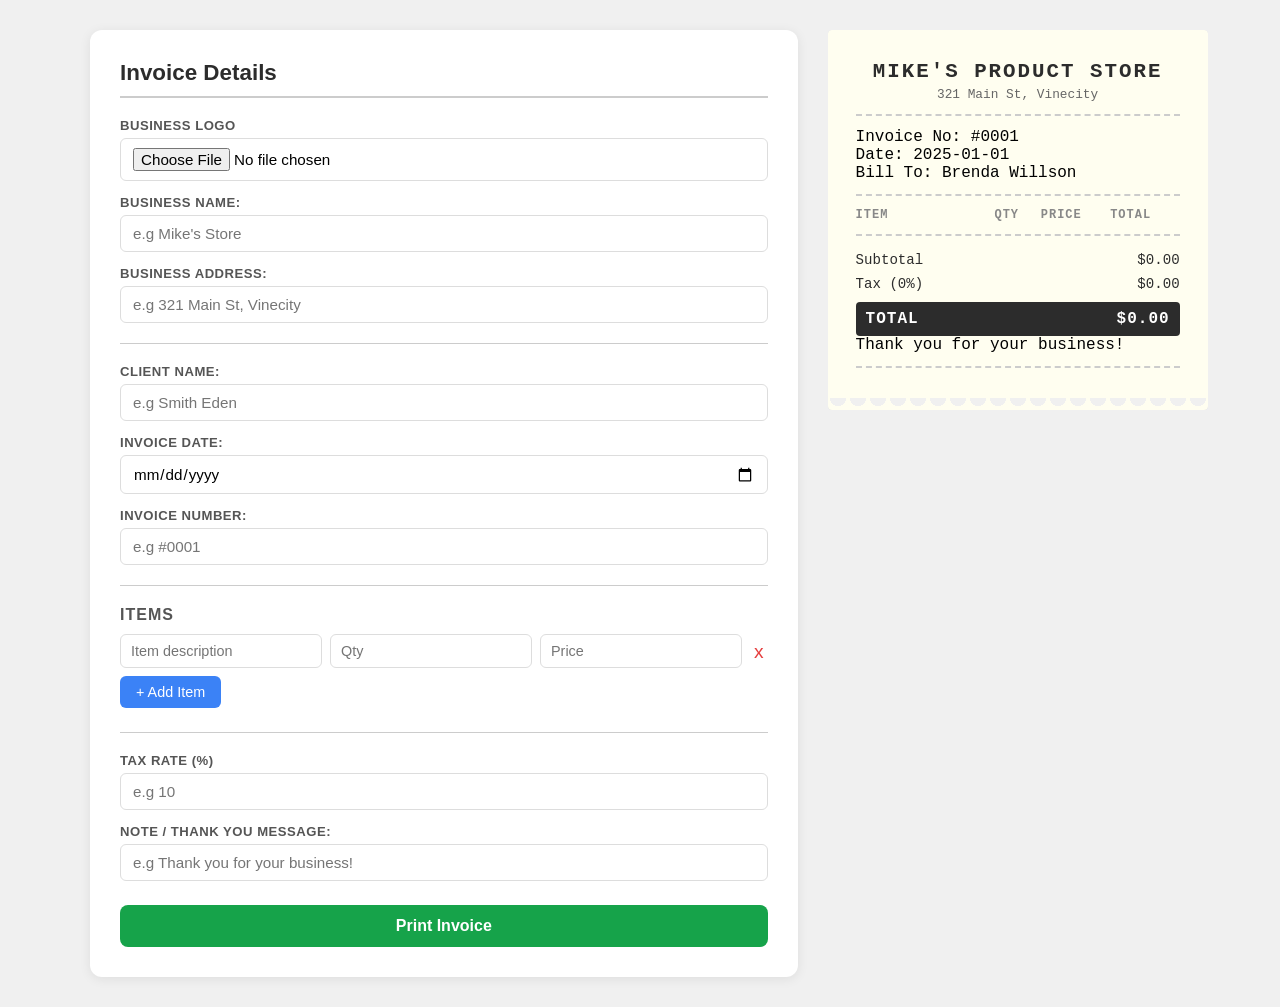
==== index.html @ 4361265c "Add files via upload" ====
<!DOCTYPE html>
<html lang="en">
<head>
    <meta charset="UTF-8">
    <meta name="viewport" content="width=device-width, initial-scale=1.0">
    <title>receipt invoice generator</title>
    <link rel="stylesheet" href="styles.css" />
</head>
<body>
    <div class="app">
        <!--LEFT SIDE: THE FORM (user fills this in)-->
        <div class="form-panel">
            <h2>Invoice Details</h2>

            <!-- Logo Upload -->
            <div class="form-group">
                <label for="logo-upload">Business Logo</label>
                <input type="file" id="logo-upload" accept="image/*" />
            </div>

            <!--- Business info-->
            <div class="form-group">
                <label for="business-name">Business Name:</label>
                <input type="text" id="business-name" placeholder="e.g Mike's Store" />
            </div>

            <div class="form-group">
                <label for="business-address">Business Address:</label>
                <input type="text" id="business-address" placeholder="e.g 321 Main St, Vinecity" />
            </div>

            <!--DIVIDER-->
            <hr/>
            <!--CLIENT INFO-->
            <div class="form-group">
                <label for="client-name">Client Name:</label>
                <input type="text" id="client-name" placeholder="e.g Smith Eden" />
            </div>

            <div class="form-group">
                <label for="invoice-date">Invoice Date:</label>
                <input type="date" id="invoice-date" />
            </div>

            <div class="form-group">
                <label for="invoice-number">Invoice Number:</label>
                <input type="text" id="invoice-number" placeholder="e.g #0001" />
            </div>

            <!--DIVIDER-->
            <hr/>
            <!--ITEMS-->
            <h3>Items</h3>
            <!--EACH ITEM ROW DESCRIPTION + QTY + PRICE-->
            <div id="items-container">
                <!--ITEM ROWS WILL BE ADDED HERE BY JS-->
            </div>

            <button id="add-item-btn">+ Add Item</button>

            <!--DIVIDER-->
            <hr/>

            <!--TAX-->
            <div class="form-group">
                <label for="tax-rate">Tax Rate (%)</label>
                <input type="number" id="tax-rate" placeholder="e.g 10" min="0" max="100" />
            </div>

            <!--NOTE-->
            <div class="form-group">
                <label for="note">Note / Thank You Message:</label>
                <input type="text" id="note" placeholder="e.g Thank you for your business!" />
            </div>

            <!--PRINT BUTTON-->
            <button id="print-btn">Print Invoice</button>
        </div>

        <!--RIGHT SIDE: THE RECIEPT PREVIEW-->

        <div class="receipt-panel">
            <div class="receipt">
                <!--RECEIPT HEADER-->
                <div class="receipt-header">
                    <img id="r-logo" src="" alt="logo" />
                    <h1 id="r-business-name">Mike's Product Store</h1>
                    <p id="r-business-address">321 Main St, Vinecity</p>
                </div>

                <div class="divider">

                </div>

                <!--INVOICE META INFO-->
                <div class="reciept-meta">
                    <div class="meta-row">
                        
                        <span>Invoice No:</span>
                        <span id="r-invoice-number">#0001</span>

                    </div>
                    <div class="meta-row">
                        <span>Date:</span>
                        <span id="r-invoice-date">2025-01-01</span>
                    </div>
                    <div class="meta-row">
                        <span>Bill To:</span>
                        <span id="r-client-name">Brenda Willson</span>
                    </div>
                </div>

                <div class="divider"></div>

                <!--ITEMS HEADER ROW-->
                <div class="items-header">
                    <span>Item</span>
                    <span>Qty</span>
                    <span>Price</span>
                    <span>Total</span>
                </div>

                <!--ITEMS WILL APPEAR HERE-->
                <div id="r-items-list"></div>

                <div class="divider"></div>

                <!--TOTALS-->
                <div class="totals">
                    <div class="total-row">
                        <span>Subtotal</span>
                        <span id="r-subtotal">$0.00</span>
                    </div>
                    <div class="total-row">
                        <span>Tax (<span id="r-tax-rate-label">0</span>%)</span>
                        <span id="r-tax-amount">$0.00</span>
                    </div>
                    <div class="total-row grand-total">
                        <span>TOTAL</span>
                        <span id="r-total">$0.00</span>
                    </div>
                </div>

                <!--FOOTER NOTE-->
                <div class="reciept-footer">
                    <p id="r-note">Thank you for your business!</p>

                    <div class="divider"></div>
                </div>

            </div><!--END .RECIEPT-->
        
        </div><!--END .RECIEPT-PANEL-->
    
    </div><!--END .APP-->

    <script src="script.js"></script>
</body>
</html>
---- styles.css ----
:root {
    --bg: #f0f0f0;
    --form-bg: #ffffff;
    --receipt-bg: #fffef0;
    --accent: #2c2c2c;
    --border: #cccccc;
    --label-color: #555555;
    --input-border: #dddddd;
    --btn-add: #3b82f6;
    --btn-print: #16a34a;
    --grand-total-bg: #2c2c2c;
    --grand-total-text: #ffffff;
    --font-reciept: 'Courier New', Courier, monospace;
    --font-form: 'Segoe UI', sans-serif;
}

/*BASE & RESET*/

* {
    margin: 0;
    padding: 0;
    box-sizing: border-box;
}

body {
    background-color: var(--bg);
    font-family: var(--font-form);
    min-height: 100vh;
    padding: 30px 20px;
}

/*APP LAYOUT - side by side*/

.app {
    display: flex;
    gap: 30px;
    max-width: 1100px;
    margin: 0 auto;
    align-items: flex-start;
}

/*FORM PANEL - left side*/

.form-panel {
    flex: 1;
    background: var(--form-bg);
    border-radius: 12px;
    padding: 30px;
    box-shadow: 0 2px 12px rgba(0,0,0,0.08);
}

.form-panel h2 {
    font-size: 1.4rem;
    margin-bottom: 20px;
    color: var(--accent);
    border-bottom: 2px solid var(--border);
    padding-bottom: 10px;
}

.form-panel h3 {
    font-size: 1rem;
    color: var(--label-color);
    margin-bottom: 10px;
    text-transform: uppercase;
    letter-spacing: 1px;
}

.form-panel hr {
    border: none;
    border-top: 1px solid var(--border);
    margin: 20px 0;
}

/*FORM GROUPS - label + input*/

.form-group {
    display: flex;
    flex-direction: column;
    gap: 5px;
    margin-bottom: 14px;
}

.form-group label {
    font-size: 0.82rem;
    color: var(--label-color);
    font-weight: 600;
    text-transform: uppercase;
    letter-spacing: 0.5px;
}

.form-group input {
    padding: 9px 12px;
    border: 1px solid var(--input-border);
    border-radius: 6px;
    font-size: 0.95rem;
    font-family: var(--font-form);
    transition: border-color 0.2s;
    outline: none;
}

.form-group input:focus {
    border-color: var(--btn-add);
}

/*ITEM ROW -inside items container*/

.item-row {
    display: flex;
    gap: 8px;
    margin-bottom: 8px;
    align-items: center;
}

.item-row input {
    padding: 8px 10px;
    border: 1px solid var(--input-border);
    border-radius: 6px;
    font-size: 0.9rem;
    outline: none;
}

/* N EACH INPUT GETS A DIFFERENT WIDTH */

.item-row .item-desc { flex: 3; }
.item-row .item-qty { flex: 1; }
.item-row .item-price { flex: 1.5; }

.item-row input:focus {
    border-color: var(--btn-add);
}

/*REMOVE ITEM BUTTON*/

.remove-item-btn {
    background: none;
    border: none;
    color: #e53e3e;
    font-size: 1.2rem;
    cursor: pointer;
    padding: 0 4px;
    line-height: 1;
}

.remove-item-btn:hover {
    color: #c53030;
}

/*BUTTONS*/

#add-item-btn {
    background: var(--btn-add);
    color: white;
    border: none;
    padding: 8px 16px;
    border-radius: 6px;
    font-size: 0.9rem;
    cursor: pointer;
    margin-bottom: 4px;
    transition: background 0.2s;
}

#add-item-btn:hover {
    background: #2563eb;
}

#print-btn {
    width: 100%;
    background: var(--btn-print);
    color: white;
    border: none;
    padding: 12px;
    border-radius: 8px;
    font-size: 1rem;
    font-weight: 600;
    cursor: pointer;
    margin-top: 10px;
    transition: background 0.2s;
}

#print-btn:hover {
    background: #15803d;
}

/*RECIEPT PANEL -right side */

.receipt-panel {
    flex: 0 0 380px;
    position: sticky;
    top: 30px;
}
/*THIS IS THE RECIEPT ITSELF*/

.receipt {
    background: var(--receipt-bg);
    font-family: var(--font-reciept);
    padding: 30px 28px;
    border-radius: 4px;
    box-shadow: 0 4px 20px rgba(0,0,0,0.12),
    0 1px 4px rgba(0,0,0,0.08);

    /*JAGGED BOTTOM EDGE -torn reciept effect*/

    -webkit-mask-image:
    linear-gradient(white, white),
    radial-gradient(circle at 50% 0, transparent 8px, white 8px);
    -webkit-mask-size: 100% calc(100% - 12px), 20px 12px;
    -webkit-mask-position: top, bottom;
    -webkit-mask-repeat: no-repeat, repeat-x;
}

/*RECIEPT HEADER*/

.receipt-header  {
    text-align: center;
    margin-bottom: 6px;
}

 /*LOGO*/
 
#r-logo {
    width: 80px;
    height: 80px;
    object-fit: contain;  /*KEEPS PROPORTIONS, NO STRETCHING*/
    margin-bottom: 8px;
    display: none; 
}

.receipt-header h1 {
    font-size: 1.3rem;
    letter-spacing: 2px;
    text-transform: uppercase;
    color: var(--accent);
}

.receipt-header p {
    font-size: 0.8rem;
    color: #666;
    margin-top: 4px;
}

/*DASHED DIVIDER -the reciept look*/

.divider {
    border: none;
    border-top: 2px dashed var(--border);
    margin: 12px 0;
}

/*META INFO (invoice number, date, client*/

.receipt-meta .meta-row {
    display: flex;
    justify-content: space-between;
    font-size: 0.82rem;
    margin-bottom: 5px;
    color: var(--accent);
}

/*ITEMS HEADER (item | qty | price | total)*/

.items-header {
    display: grid;
    grid-template-columns: 3fr 1fr 1.5fr 1.5fr;
    font-size: 0.75rem;
    font-weight: bold;
    text-transform: uppercase;
    letter-spacing: 1px;
    color: #888;
    margin-bottom: 6px;
}

/*EACH ITEM ROW ON RECIEPT*/

.r-item-row {
    display: grid;
    grid-template-columns: 3fr 1fr 1.5fr 1.5fr;
    font-size: 0.85rem;
    padding: 4px 0;
    color: var(--accent);
    border-bottom: 1px dotted var(--border);
}

/*TOTALS SECTION*/
.totals .total-row {
    display: flex;
    justify-content: space-between;
    font-size: 0.88rem;
    padding: 4px 0;
    color: var(--accent);
}

/*GRAND TOTAL ROW -bold and higlighted*/

.totals .grand-total {
    background: var(--grand-total-bg);
    color: var(--grand-total-text);
    padding: 8px 10px;
    border-radius: 4px;
    font-size: 1rem;
    font-weight: bold;
    letter-spacing: 1px;
    margin-top: 6px;
}

/*RECIEPT FOOTER*/

.receipt-footer {
    text-align: center;
    font-size: 0.82rem;
    color: #777;
    padding-top: 4px;
}

/*PRINT STYLES -hides the form*/

@media print {
    body {
        background: white;
        padding: 0;
    }

    .form-panel {
        display: none;
    }

    .receipt-panel {
        position: static;
        width: 100%;
    }

    .receipt {
        box-shadow: none;
        width: 100%;
        max-width: 400px;
        margin: 0 auto;
    }

}

/*RESPONSIVE -stack on small screens*/

@media (max-width: 750px) {
    .app {
        flex-direction: column;
    }

    .receipt-panel {
        flex: 1;
        width: 100%;
        position: static;
    }
}
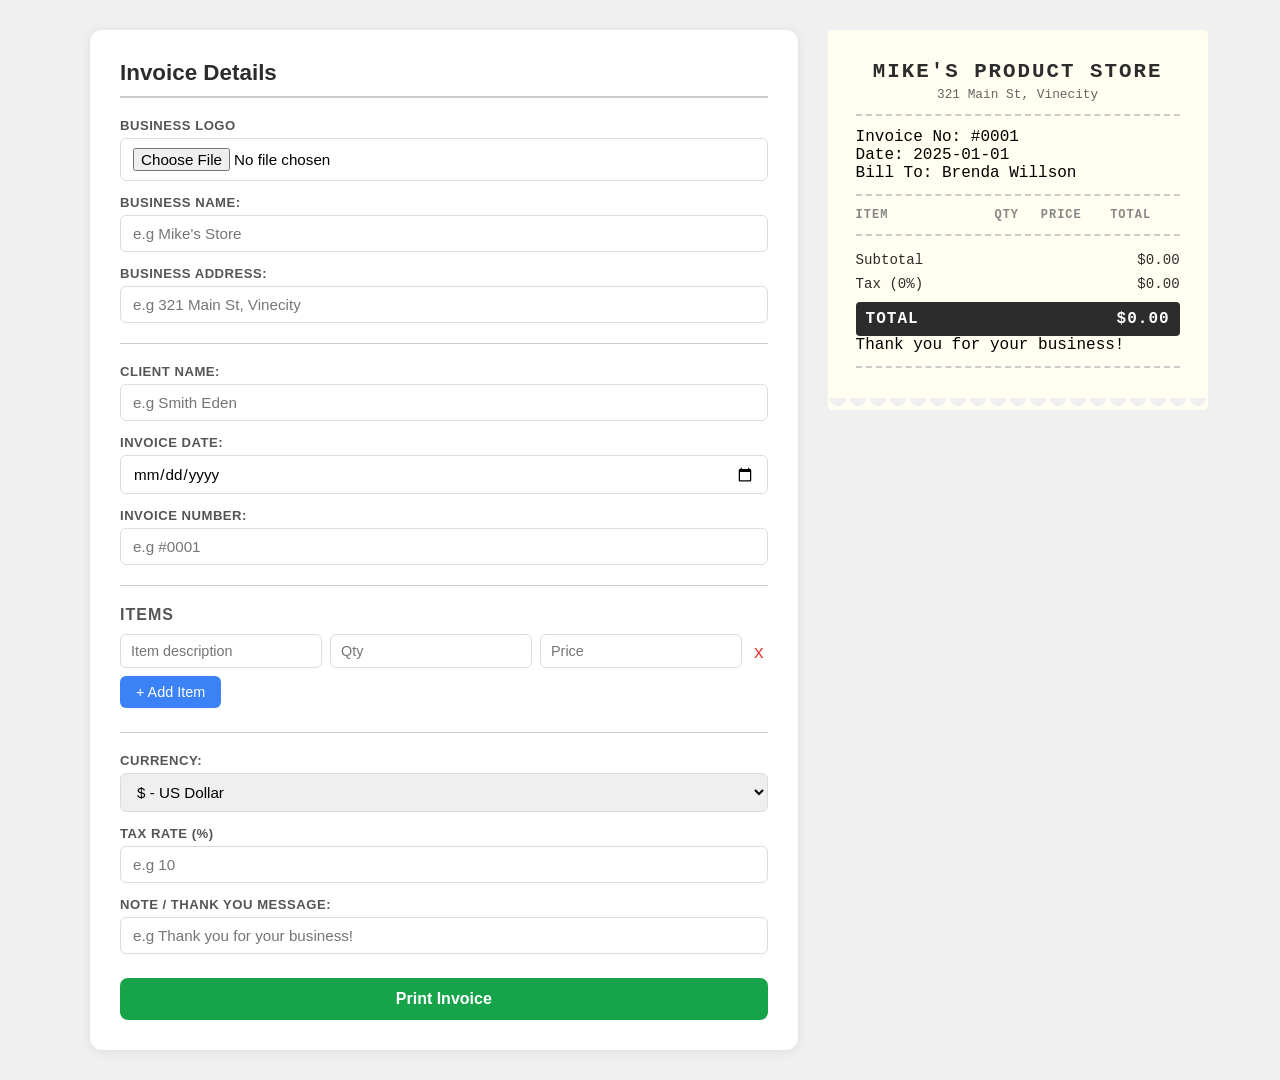
==== commit 371ab0b1: "New feature have been Updated" ====
--- a/index.html
+++ b/index.html
@@ -60,6 +60,19 @@
 
             <!--DIVIDER-->
             <hr/>
+
+            <!--CURRENCY SELECTOR-->
+            <div class="form-group">
+                <label for="currency">Currency:</label>
+                <select id="currency">
+
+                    <option value="$">$ - US Dollar</option>
+                    <option value="R">R - South Africa</option>
+                    <option value="€">€ - Euro</option>
+                    <option value="£">£ - British Pound</option>
+                    <option value="¥">¥ - Japanese Yen</option>
+                </select>
+            </div>
 
             <!--TAX-->
             <div class="form-group">
--- a/styles.css
+++ b/styles.css
@@ -90,13 +90,19 @@
     letter-spacing: 0.5px;
 }
 
-.form-group input {
+.form-group input, 
+.form-group select {
     padding: 9px 12px;
     border: 1px solid var(--input-border);
     border-radius: 6px;
     font-size: 0.95rem;
     font-family: var(--font-form);
     transition: border-color 0.2s;
+    outline: none;
+}
+
+.form-group select:focus {
+    border-color: var(--btn-add);
     outline: none;
 }
 
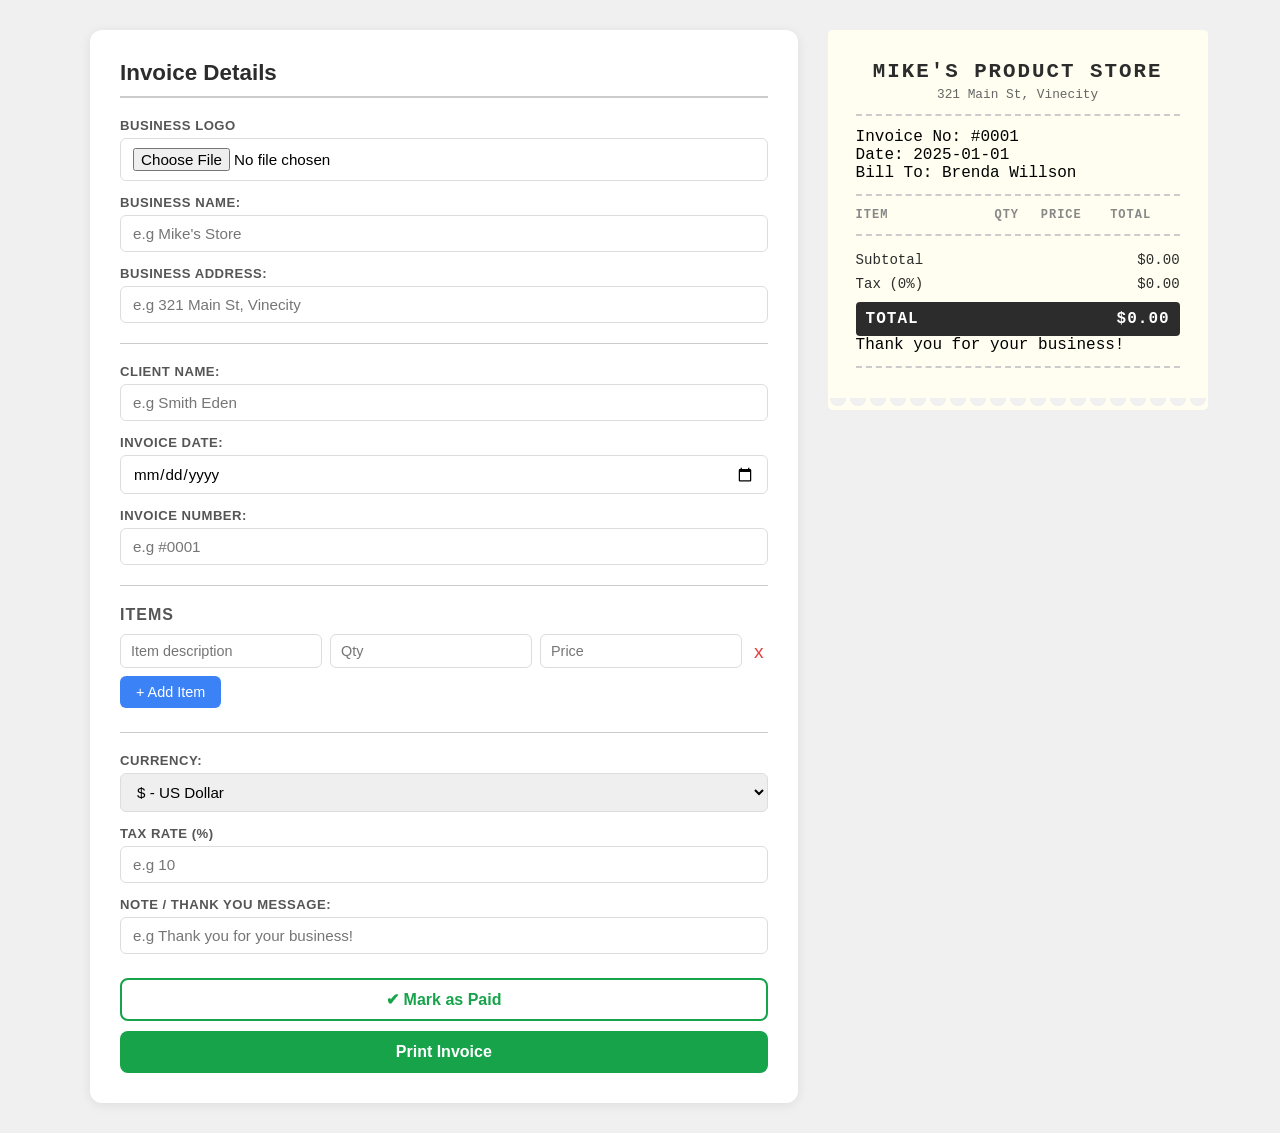
==== commit ec8aeb05: "New Feature Updated" ====
--- a/index.html
+++ b/index.html
@@ -86,6 +86,9 @@
                 <input type="text" id="note" placeholder="e.g Thank you for your business!" />
             </div>
 
+            <!--PAID STAMP BUTTON-->
+            <button id="paid-btn">✔ Mark as Paid</button>
+
             <!--PRINT BUTTON-->
             <button id="print-btn">Print Invoice</button>
         </div>
@@ -94,6 +97,8 @@
 
         <div class="receipt-panel">
             <div class="receipt">
+                <!--PAID STAMP OVERLAY-->
+                <div class="paid-stamp">PAID</div>
                 <!--RECEIPT HEADER-->
                 <div class="receipt-header">
                     <img id="r-logo" src="" alt="logo" />
--- a/styles.css
+++ b/styles.css
@@ -12,7 +12,7 @@
     --btn-print: #16a34a;
     --grand-total-bg: #2c2c2c;
     --grand-total-text: #ffffff;
-    --font-reciept: 'Courier New', Courier, monospace;
+    --font-receipt: 'Courier New', Courier, monospace;
     --font-form: 'Segoe UI', sans-serif;
 }
 
@@ -29,6 +29,7 @@
     font-family: var(--font-form);
     min-height: 100vh;
     padding: 30px 20px;
+    scroll-behavior: smooth;
 }
 
 /*APP LAYOUT - side by side*/
@@ -200,11 +201,12 @@
 
 .receipt {
     background: var(--receipt-bg);
-    font-family: var(--font-reciept);
+    font-family: var(--font-receipt);
     padding: 30px 28px;
     border-radius: 4px;
     box-shadow: 0 4px 20px rgba(0,0,0,0.12),
     0 1px 4px rgba(0,0,0,0.08);
+    position: relative; /*PAID STAMP*/
 
     /*JAGGED BOTTOM EDGE -torn reciept effect*/
 
@@ -221,6 +223,64 @@
 .receipt-header  {
     text-align: center;
     margin-bottom: 6px;
+}
+
+.paid-stamp {
+    display: none; /*HIDDEN BY DEFAULT*/
+    position: absolute; /*FLOATS OVER THE RECEIPT*/
+    top: 50%;
+    left: 50%;
+    transform: translate(-50%, -50%) rotate(-30deg);
+    font-size: 3.5rem;
+    font-weight: 900;
+    color: rgba(22, 163, 74, 0.85);
+    border: 6px solid rgba(22, 163, 74, 0.85);
+    border-radius: 8px;
+    padding: 6px 18px;
+    letter-spacing: 8px;
+    pointer-events: none; /*STAMP WON'T BLOCK CLICKS ON RECEIPT.....*/
+    z-index: 10;
+    font-family: var(--font-receipt);
+    text-transform: uppercase;
+}
+
+/*N WHEN .paid CLASS IS ON THE RECEIPT, SHOW THE STAMP*/
+
+.receipt.paid .paid-stamp {
+    display: block;
+}
+
+/*PAID BUTTON STYLES*/
+#paid-btn {
+    width: 100%;
+    background: white;
+    color: #16a34a;
+    border: 2px solid #16a34a;
+    padding: 10px;
+    border-radius: 8px;
+    font-size: 1rem;
+    font-weight: 600;
+    cursor: pointer;
+    margin-top: 10px;
+    transition: all 0.2s;
+}
+
+#paid-btn:hover {
+    background: #16a34a;
+    color: white;
+}
+
+/*WHEN PAID - BUTTON TURNS RED TO ALLOW UNDOING*/
+
+#paid-btn.active {
+    background: #dc2626;
+    border-color: #dc2626;
+    color: white;
+}
+
+#paid-btn.active:hover {
+    background: #b91c1c;
+    border-color: #b91c1c;
 }
 
  /*LOGO*/
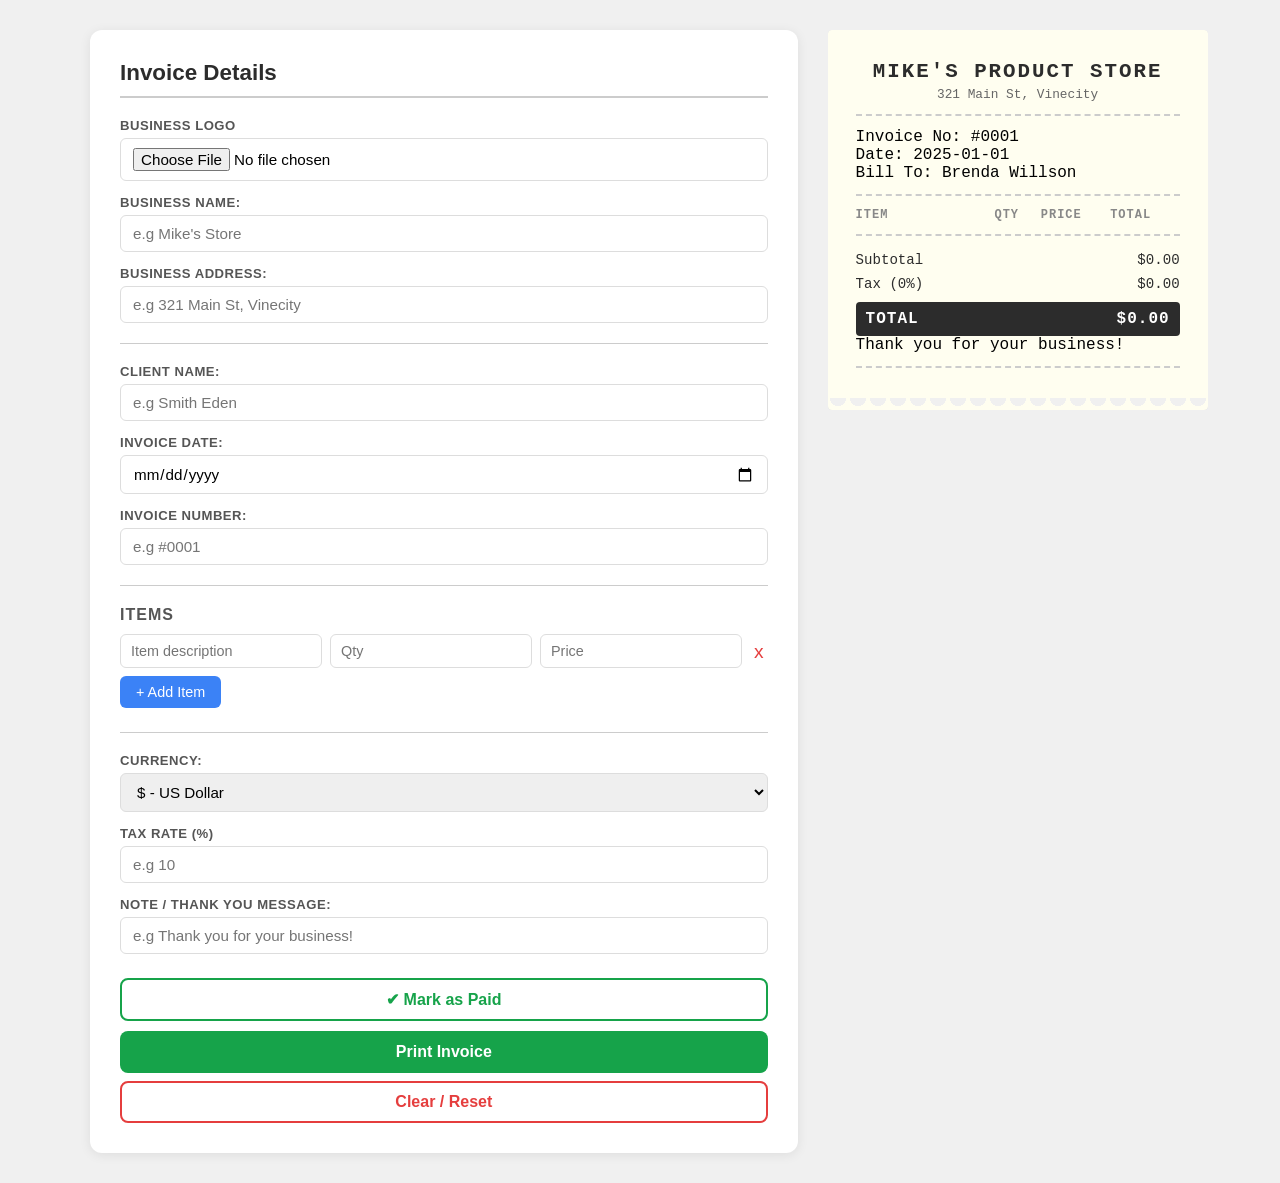
==== commit 89d1a1e6: "Updated" ====
--- a/index.html
+++ b/index.html
@@ -91,6 +91,11 @@
 
             <!--PRINT BUTTON-->
             <button id="print-btn">Print Invoice</button>
+
+            <!--CLEAR / RESET BUTTON-->
+
+            <button id="clear-btn">Clear / Reset</button>   
+
         </div>
 
         <!--RIGHT SIDE: THE RECIEPT PREVIEW-->
--- a/styles.css
+++ b/styles.css
@@ -184,6 +184,27 @@
     cursor: pointer;
     margin-top: 10px;
     transition: background 0.2s;
+}
+
+/*CLEAR BUTTON*/
+
+#clear-btn {
+    width: 100%;
+    background: white;
+    color: #e53e3e;
+    border: 2px solid #e53e3e;
+    padding: 10px;
+    border-radius: 8px;
+    font-size: 1rem;
+    font-weight: 600;
+    cursor: pointer;
+    margin-top: 8px;
+    transition: all 0.2s;
+}
+
+#clear-btn:hover {
+    background: #e53e3e;
+    color: white;
 }
 
 #print-btn:hover {
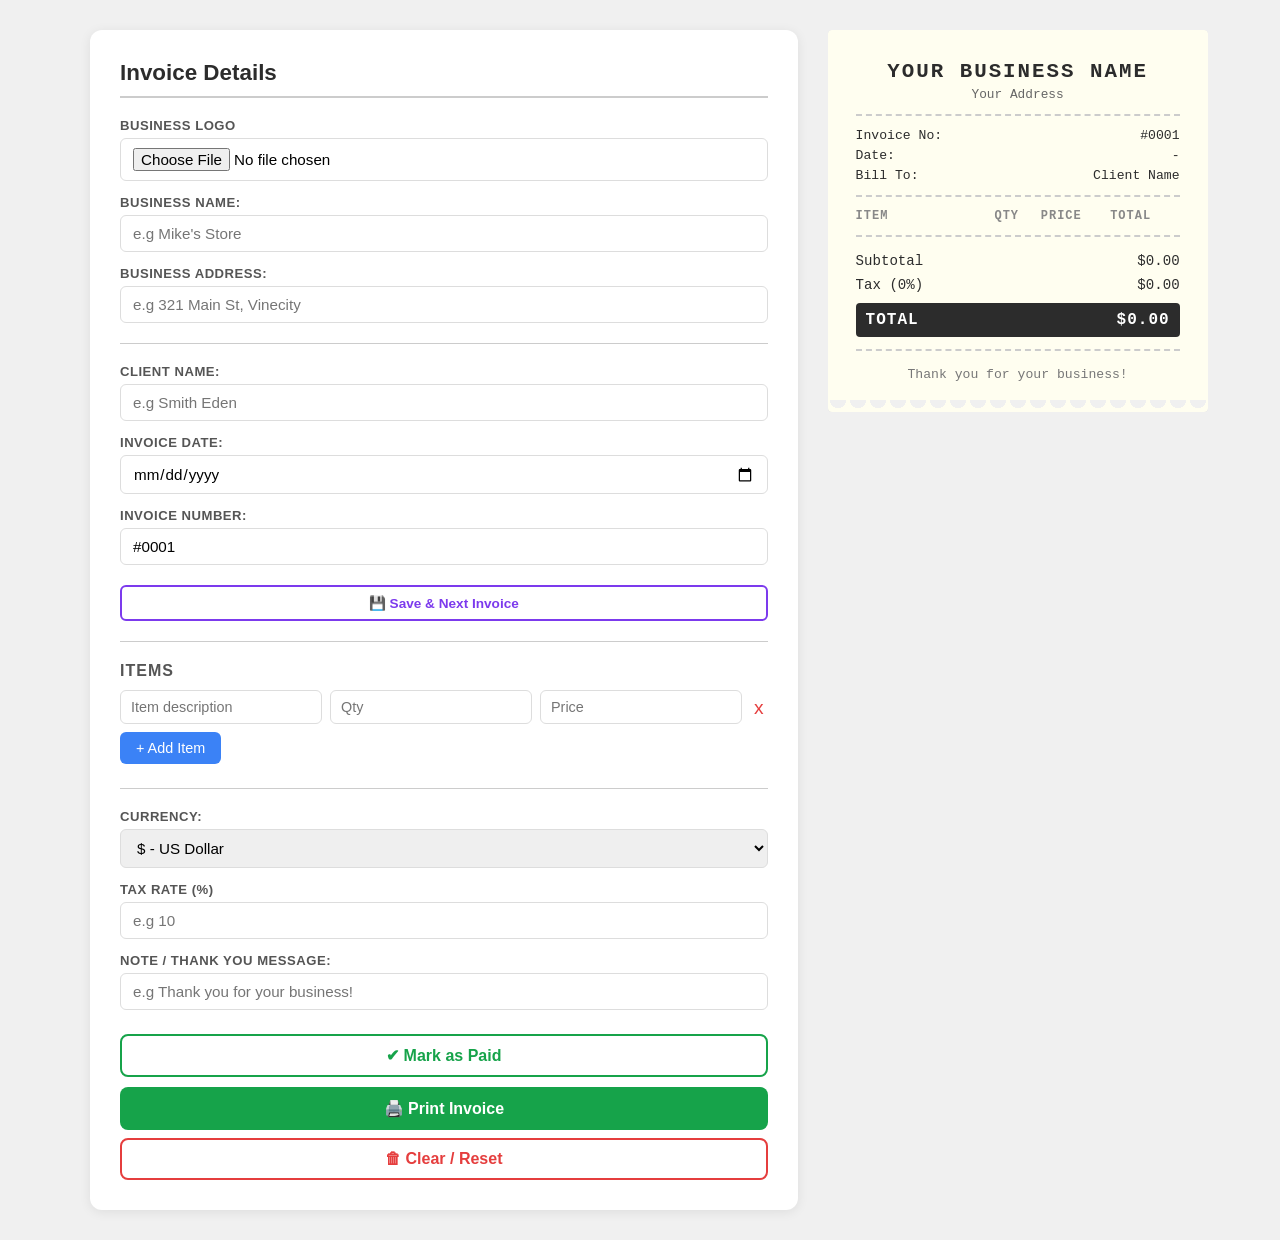
==== commit 33b193d5: "Add files via upload" ====
--- a/index.html
+++ b/index.html
@@ -3,22 +3,23 @@
 <head>
     <meta charset="UTF-8">
     <meta name="viewport" content="width=device-width, initial-scale=1.0">
-    <title>receipt invoice generator</title>
+    <title>Receipt Invoice Generator</title>
     <link rel="stylesheet" href="styles.css" />
 </head>
 <body>
     <div class="app">
-        <!--LEFT SIDE: THE FORM (user fills this in)-->
+
+        <!--LEFT SIDE: THE FORM-->
         <div class="form-panel">
             <h2>Invoice Details</h2>
 
-            <!-- Logo Upload -->
+            <!--LOGO UPLOAD-->
             <div class="form-group">
                 <label for="logo-upload">Business Logo</label>
                 <input type="file" id="logo-upload" accept="image/*" />
             </div>
 
-            <!--- Business info-->
+            <!--BUSINESS INFO-->
             <div class="form-group">
                 <label for="business-name">Business Name:</label>
                 <input type="text" id="business-name" placeholder="e.g Mike's Store" />
@@ -29,8 +30,8 @@
                 <input type="text" id="business-address" placeholder="e.g 321 Main St, Vinecity" />
             </div>
 
-            <!--DIVIDER-->
             <hr/>
+
             <!--CLIENT INFO-->
             <div class="form-group">
                 <label for="client-name">Client Name:</label>
@@ -47,25 +48,25 @@
                 <input type="text" id="invoice-number" placeholder="e.g #0001" />
             </div>
 
-            <!--DIVIDER-->
+            <!--SAVE & NEXT INVOICE BUTTON-->
+            <button id="next-invoice-btn">💾 Save & Next Invoice</button>
+
             <hr/>
+
             <!--ITEMS-->
             <h3>Items</h3>
-            <!--EACH ITEM ROW DESCRIPTION + QTY + PRICE-->
             <div id="items-container">
-                <!--ITEM ROWS WILL BE ADDED HERE BY JS-->
+                <!--ITEM ROWS ADDED BY JS-->
             </div>
 
             <button id="add-item-btn">+ Add Item</button>
 
-            <!--DIVIDER-->
             <hr/>
 
-            <!--CURRENCY SELECTOR-->
+            <!--CURRENCY-->
             <div class="form-group">
                 <label for="currency">Currency:</label>
                 <select id="currency">
-
                     <option value="$">$ - US Dollar</option>
                     <option value="R">R - South Africa</option>
                     <option value="€">€ - Euro</option>
@@ -86,50 +87,41 @@
                 <input type="text" id="note" placeholder="e.g Thank you for your business!" />
             </div>
 
-            <!--PAID STAMP BUTTON-->
+            <!--BUTTONS-->
             <button id="paid-btn">✔ Mark as Paid</button>
-
-            <!--PRINT BUTTON-->
-            <button id="print-btn">Print Invoice</button>
-
-            <!--CLEAR / RESET BUTTON-->
-
-            <button id="clear-btn">Clear / Reset</button>   
-
+            <button id="print-btn">🖨️ Print Invoice</button>
+            <button id="clear-btn">🗑 Clear / Reset</button>
         </div>
 
-        <!--RIGHT SIDE: THE RECIEPT PREVIEW-->
-
+        <!--RIGHT SIDE: THE RECEIPT PREVIEW-->
         <div class="receipt-panel">
             <div class="receipt">
+
                 <!--PAID STAMP OVERLAY-->
                 <div class="paid-stamp">PAID</div>
+
                 <!--RECEIPT HEADER-->
                 <div class="receipt-header">
                     <img id="r-logo" src="" alt="logo" />
-                    <h1 id="r-business-name">Mike's Product Store</h1>
-                    <p id="r-business-address">321 Main St, Vinecity</p>
+                    <h1 id="r-business-name">Your Business Name</h1>
+                    <p id="r-business-address">Your Address</p>
                 </div>
 
-                <div class="divider">
-
-                </div>
+                <div class="divider"></div>
 
                 <!--INVOICE META INFO-->
-                <div class="reciept-meta">
+                <div class="receipt-meta">
                     <div class="meta-row">
-                        
                         <span>Invoice No:</span>
                         <span id="r-invoice-number">#0001</span>
-
                     </div>
                     <div class="meta-row">
                         <span>Date:</span>
-                        <span id="r-invoice-date">2025-01-01</span>
+                        <span id="r-invoice-date">—</span>
                     </div>
                     <div class="meta-row">
                         <span>Bill To:</span>
-                        <span id="r-client-name">Brenda Willson</span>
+                        <span id="r-client-name">Client Name</span>
                     </div>
                 </div>
 
@@ -143,7 +135,7 @@
                     <span>Total</span>
                 </div>
 
-                <!--ITEMS WILL APPEAR HERE-->
+                <!--ITEMS APPEAR HERE-->
                 <div id="r-items-list"></div>
 
                 <div class="divider"></div>
@@ -164,19 +156,18 @@
                     </div>
                 </div>
 
+                <div class="divider"></div>
+
                 <!--FOOTER NOTE-->
-                <div class="reciept-footer">
+                <div class="receipt-footer">
                     <p id="r-note">Thank you for your business!</p>
-
-                    <div class="divider"></div>
                 </div>
 
-            </div><!--END .RECIEPT-->
-        
-        </div><!--END .RECIEPT-PANEL-->
-    
-    </div><!--END .APP-->
+            </div><!--END .receipt-->
+        </div><!--END .receipt-panel-->
+
+    </div><!--END .app-->
 
     <script src="script.js"></script>
 </body>
-</html>+</html>
--- a/styles.css
+++ b/styles.css
@@ -209,6 +209,27 @@
 
 #print-btn:hover {
     background: #15803d;
+}
+
+/*NEXT INVOICE*/
+
+#next-invoice-btn {
+    width: 100%;
+    background: white;
+    color: #7c3aed;
+    border: 2px solid #7c3aed;
+    padding:  8px;
+    border-radius: 6px;
+    font-size: 0.85rem;
+    font-weight: 600;
+    cursor: pointer;
+    margin-top: 6px;
+    transition: all 0.2s;
+}
+
+#next-invoice-btn:hover {
+    background: #7c3aed;
+    color: white;
 }
 
 /*RECIEPT PANEL -right side */
